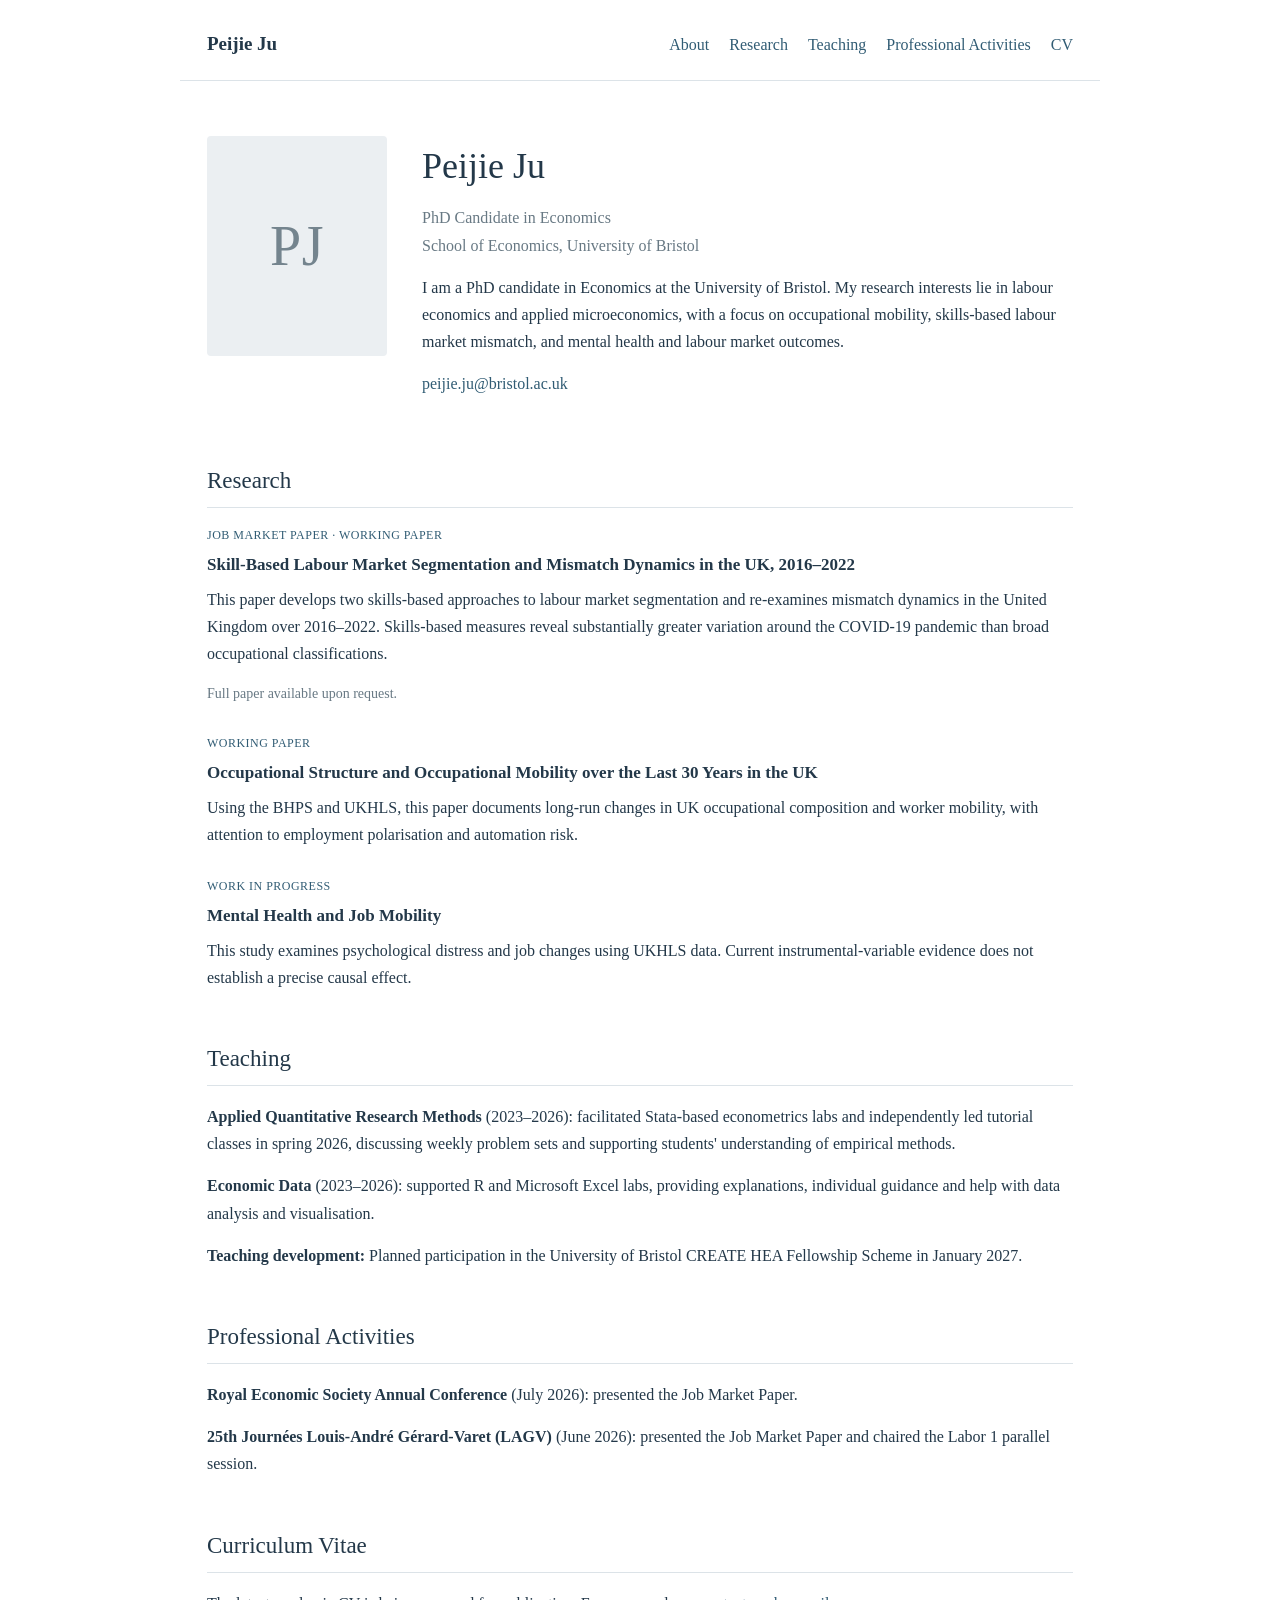
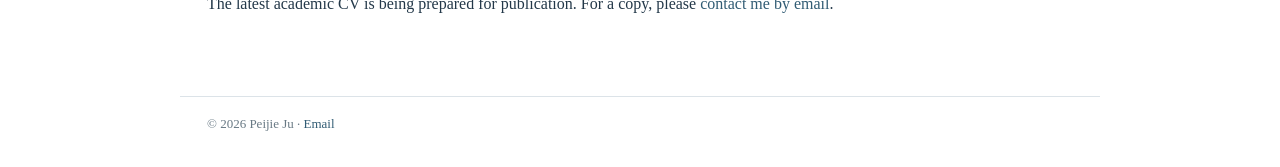
==== index.html @ 39cd36fc "Create initial academic website homepage" ====
<!doctype html>
<html lang="en">
<head>
<meta charset="utf-8"><meta name="viewport" content="width=device-width, initial-scale=1">
<meta name="description" content="Peijie Ju | PhD Candidate in Economics at the University of Bristol. Labour economics, occupational mobility, mismatch and mental health.">
<title>Peijie Ju | Economics</title>
<style>
:root{--ink:#233849;--muted:#687984;--accent:#315c74;--line:#dce3e8}*{box-sizing:border-box}html{scroll-behavior:smooth}body{margin:0;background:#fff;color:var(--ink);font:16px/1.7 Georgia,"Times New Roman",serif}header,main,footer{max-width:920px;margin:0 auto;padding-left:27px;padding-right:27px}header{padding-top:28px;padding-bottom:20px;border-bottom:1px solid var(--line);display:flex;justify-content:space-between;gap:18px;align-items:center}header strong{font-size:19px}nav{display:flex;gap:20px;flex-wrap:wrap}a{color:var(--accent);text-decoration:none}a:hover{text-decoration:underline}main{padding-top:55px;padding-bottom:64px}.intro{display:grid;grid-template-columns:180px 1fr;gap:35px;align-items:start}.portrait{height:220px;width:180px;border-radius:4px;background:#ebeff2;display:flex;align-items:center;justify-content:center;color:#74848e;font-size:56px;letter-spacing:0.01em}h1{font-size:36px;font-weight:normal;margin:0 0 2px}h2{font-weight:normal;font-size:23px;margin:48px 0 17px;padding-bottom:7px;border-bottom:1px solid var(--line)}h3{font-size:17px;line-height:1.45;margin:8px 0}p{margin:7px 0 15px}.muted,.small{color:var(--muted)}.small{font-size:14px}.paper{margin-bottom:27px}.tag{font-size:12px;letter-spacing:.04em;text-transform:uppercase;color:var(--accent)}footer{border-top:1px solid var(--line);padding-top:16px;padding-bottom:32px;font-size:13px;color:var(--muted)}@media(max-width:620px){header{display:block}nav{margin-top:10px;gap:13px}.intro{grid-template-columns:1fr;gap:18px}.portrait{height:165px;width:135px}main{padding-top:32px}h1{font-size:30px}}
</style>
</head>
<body>
<header><strong>Peijie Ju</strong><nav><a href="#about">About</a><a href="#research">Research</a><a href="#teaching">Teaching</a><a href="#activities">Professional Activities</a><a href="#cv">CV</a></nav></header>
<main>
<section class="intro" id="about"><div class="portrait" aria-label="Portrait pending upload">PJ</div><div><h1>Peijie Ju</h1><p class="muted">PhD Candidate in Economics<br>School of Economics, University of Bristol</p><p>I am a PhD candidate in Economics at the University of Bristol. My research interests lie in labour economics and applied microeconomics, with a focus on occupational mobility, skills-based labour market mismatch, and mental health and labour market outcomes.</p><p><a href="mailto:peijie.ju@bristol.ac.uk">peijie.ju@bristol.ac.uk</a></p></div></section>
<section id="research"><h2>Research</h2><article class="paper"><div class="tag">Job Market Paper · Working paper</div><h3>Skill-Based Labour Market Segmentation and Mismatch Dynamics in the UK, 2016–2022</h3><p>This paper develops two skills-based approaches to labour market segmentation and re-examines mismatch dynamics in the United Kingdom over 2016–2022. Skills-based measures reveal substantially greater variation around the COVID-19 pandemic than broad occupational classifications.</p><p class="small">Full paper available upon request.</p></article><article class="paper"><div class="tag">Working paper</div><h3>Occupational Structure and Occupational Mobility over the Last 30 Years in the UK</h3><p>Using the BHPS and UKHLS, this paper documents long-run changes in UK occupational composition and worker mobility, with attention to employment polarisation and automation risk.</p></article><article class="paper"><div class="tag">Work in progress</div><h3>Mental Health and Job Mobility</h3><p>This study examines psychological distress and job changes using UKHLS data. Current instrumental-variable evidence does not establish a precise causal effect.</p></article></section>
<section id="teaching"><h2>Teaching</h2><p><strong>Applied Quantitative Research Methods</strong> (2023–2026): facilitated Stata-based econometrics labs and independently led tutorial classes in spring 2026, discussing weekly problem sets and supporting students' understanding of empirical methods.</p><p><strong>Economic Data</strong> (2023–2026): supported R and Microsoft Excel labs, providing explanations, individual guidance and help with data analysis and visualisation.</p><p><strong>Teaching development:</strong> Planned participation in the University of Bristol CREATE HEA Fellowship Scheme in January 2027.</p></section>
<section id="activities"><h2>Professional Activities</h2><p><strong>Royal Economic Society Annual Conference</strong> (July 2026): presented the Job Market Paper.</p><p><strong>25th Journées Louis-André Gérard-Varet (LAGV)</strong> (June 2026): presented the Job Market Paper and chaired the Labor 1 parallel session.</p></section>
<section id="cv"><h2>Curriculum Vitae</h2><p>The latest academic CV is being prepared for publication. For a copy, please <a href="mailto:peijie.ju@bristol.ac.uk?subject=Academic%20CV%20request">contact me by email</a>.</p></section>
</main><footer>© 2026 Peijie Ju · <a href="mailto:peijie.ju@bristol.ac.uk">Email</a></footer>
</body></html>
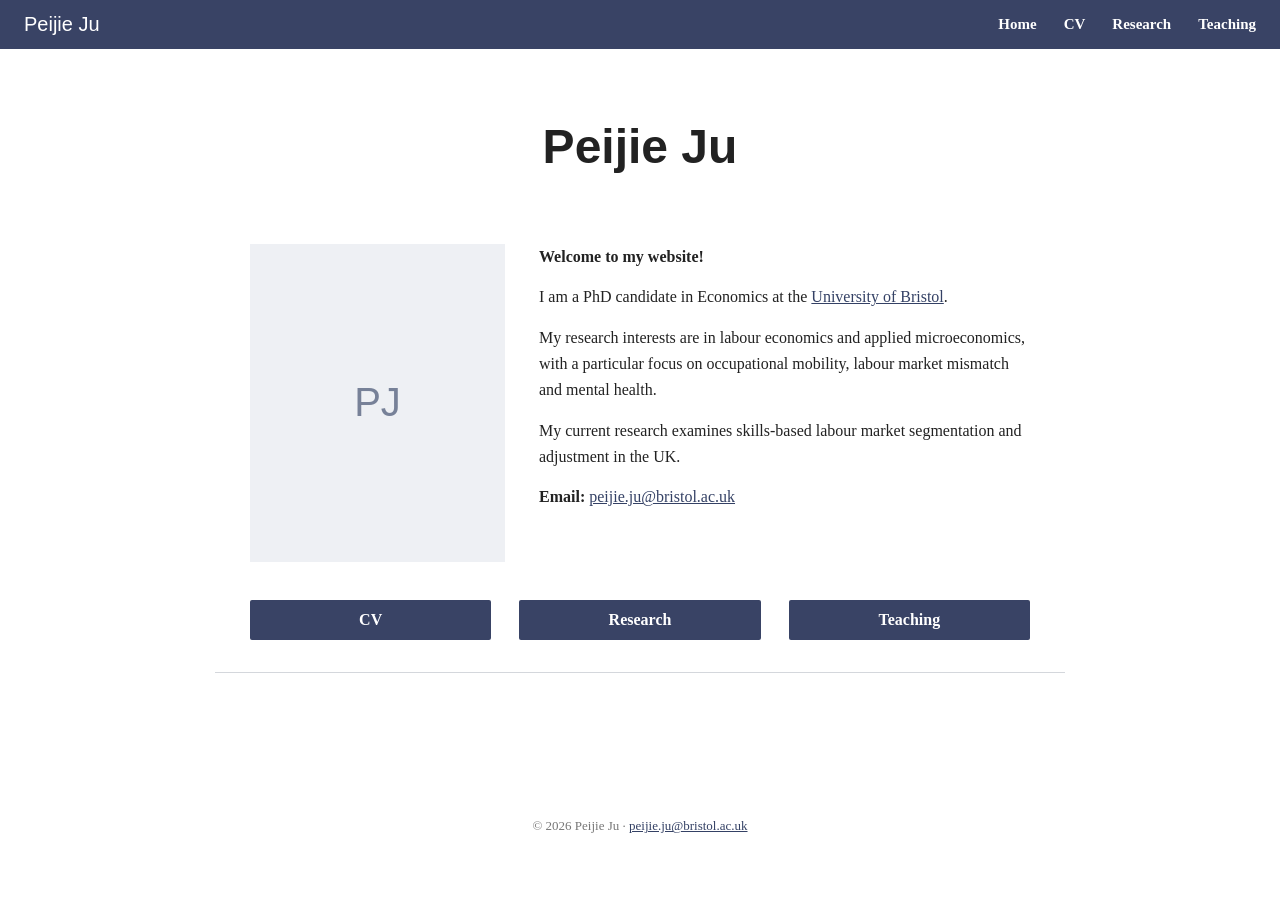
==== commit 74edb76d: "Redesign homepage with minimal portrait introduction and three navigation bars" ====
--- a/index.html
+++ b/index.html
@@ -1,20 +1 @@
-<!doctype html>
-<html lang="en">
-<head>
-<meta charset="utf-8"><meta name="viewport" content="width=device-width, initial-scale=1">
-<meta name="description" content="Peijie Ju | PhD Candidate in Economics at the University of Bristol. Labour economics, occupational mobility, mismatch and mental health.">
-<title>Peijie Ju | Economics</title>
-<style>
-:root{--ink:#233849;--muted:#687984;--accent:#315c74;--line:#dce3e8}*{box-sizing:border-box}html{scroll-behavior:smooth}body{margin:0;background:#fff;color:var(--ink);font:16px/1.7 Georgia,"Times New Roman",serif}header,main,footer{max-width:920px;margin:0 auto;padding-left:27px;padding-right:27px}header{padding-top:28px;padding-bottom:20px;border-bottom:1px solid var(--line);display:flex;justify-content:space-between;gap:18px;align-items:center}header strong{font-size:19px}nav{display:flex;gap:20px;flex-wrap:wrap}a{color:var(--accent);text-decoration:none}a:hover{text-decoration:underline}main{padding-top:55px;padding-bottom:64px}.intro{display:grid;grid-template-columns:180px 1fr;gap:35px;align-items:start}.portrait{height:220px;width:180px;border-radius:4px;background:#ebeff2;display:flex;align-items:center;justify-content:center;color:#74848e;font-size:56px;letter-spacing:0.01em}h1{font-size:36px;font-weight:normal;margin:0 0 2px}h2{font-weight:normal;font-size:23px;margin:48px 0 17px;padding-bottom:7px;border-bottom:1px solid var(--line)}h3{font-size:17px;line-height:1.45;margin:8px 0}p{margin:7px 0 15px}.muted,.small{color:var(--muted)}.small{font-size:14px}.paper{margin-bottom:27px}.tag{font-size:12px;letter-spacing:.04em;text-transform:uppercase;color:var(--accent)}footer{border-top:1px solid var(--line);padding-top:16px;padding-bottom:32px;font-size:13px;color:var(--muted)}@media(max-width:620px){header{display:block}nav{margin-top:10px;gap:13px}.intro{grid-template-columns:1fr;gap:18px}.portrait{height:165px;width:135px}main{padding-top:32px}h1{font-size:30px}}
-</style>
-</head>
-<body>
-<header><strong>Peijie Ju</strong><nav><a href="#about">About</a><a href="#research">Research</a><a href="#teaching">Teaching</a><a href="#activities">Professional Activities</a><a href="#cv">CV</a></nav></header>
-<main>
-<section class="intro" id="about"><div class="portrait" aria-label="Portrait pending upload">PJ</div><div><h1>Peijie Ju</h1><p class="muted">PhD Candidate in Economics<br>School of Economics, University of Bristol</p><p>I am a PhD candidate in Economics at the University of Bristol. My research interests lie in labour economics and applied microeconomics, with a focus on occupational mobility, skills-based labour market mismatch, and mental health and labour market outcomes.</p><p><a href="mailto:peijie.ju@bristol.ac.uk">peijie.ju@bristol.ac.uk</a></p></div></section>
-<section id="research"><h2>Research</h2><article class="paper"><div class="tag">Job Market Paper · Working paper</div><h3>Skill-Based Labour Market Segmentation and Mismatch Dynamics in the UK, 2016–2022</h3><p>This paper develops two skills-based approaches to labour market segmentation and re-examines mismatch dynamics in the United Kingdom over 2016–2022. Skills-based measures reveal substantially greater variation around the COVID-19 pandemic than broad occupational classifications.</p><p class="small">Full paper available upon request.</p></article><article class="paper"><div class="tag">Working paper</div><h3>Occupational Structure and Occupational Mobility over the Last 30 Years in the UK</h3><p>Using the BHPS and UKHLS, this paper documents long-run changes in UK occupational composition and worker mobility, with attention to employment polarisation and automation risk.</p></article><article class="paper"><div class="tag">Work in progress</div><h3>Mental Health and Job Mobility</h3><p>This study examines psychological distress and job changes using UKHLS data. Current instrumental-variable evidence does not establish a precise causal effect.</p></article></section>
-<section id="teaching"><h2>Teaching</h2><p><strong>Applied Quantitative Research Methods</strong> (2023–2026): facilitated Stata-based econometrics labs and independently led tutorial classes in spring 2026, discussing weekly problem sets and supporting students' understanding of empirical methods.</p><p><strong>Economic Data</strong> (2023–2026): supported R and Microsoft Excel labs, providing explanations, individual guidance and help with data analysis and visualisation.</p><p><strong>Teaching development:</strong> Planned participation in the University of Bristol CREATE HEA Fellowship Scheme in January 2027.</p></section>
-<section id="activities"><h2>Professional Activities</h2><p><strong>Royal Economic Society Annual Conference</strong> (July 2026): presented the Job Market Paper.</p><p><strong>25th Journées Louis-André Gérard-Varet (LAGV)</strong> (June 2026): presented the Job Market Paper and chaired the Labor 1 parallel session.</p></section>
-<section id="cv"><h2>Curriculum Vitae</h2><p>The latest academic CV is being prepared for publication. For a copy, please <a href="mailto:peijie.ju@bristol.ac.uk?subject=Academic%20CV%20request">contact me by email</a>.</p></section>
-</main><footer>© 2026 Peijie Ju · <a href="mailto:peijie.ju@bristol.ac.uk">Email</a></footer>
-</body></html>+<!DOCTYPE html><html lang="en"><head><meta charset="utf-8"><meta name="viewport" content="width=device-width,initial-scale=1"><meta name="description" content="Peijie Ju, PhD candidate in Economics at the University of Bristol"><title>Home | Peijie Ju</title><link rel="stylesheet" href="style.css"></head><body><header><div class="brand">Peijie Ju</div><nav><a href="index.html">Home</a><a href="cv.html">CV</a><a href="research.html">Research</a><a href="teaching.html">Teaching</a></nav></header><main><h1>Peijie Ju</h1><section class="intro"><div class="placeholder" aria-label="Portrait pending publication">PJ</div><div><p><strong>Welcome to my website!</strong></p><p>I am a PhD candidate in Economics at the <a href="https://www.bristol.ac.uk/economics/">University of Bristol</a>.</p><p>My research interests are in labour economics and applied microeconomics, with a particular focus on occupational mobility, labour market mismatch and mental health.</p><p>My current research examines skills-based labour market segmentation and adjustment in the UK.</p><p><strong>Email:</strong> <a href="mailto:peijie.ju@bristol.ac.uk">peijie.ju@bristol.ac.uk</a></p></div></section><div class="bars"><a href="cv.html">CV</a><a href="research.html">Research</a><a href="teaching.html">Teaching</a></div><div class="line"></div></main><footer>© 2026 Peijie Ju · <a href="mailto:peijie.ju@bristol.ac.uk">peijie.ju@bristol.ac.uk</a></footer></body></html>
--- a/style.css
+++ b/style.css
@@ -0,0 +1 @@
+:root{--navy:#394365;--ink:#222;--line:#d4d7dc}*{box-sizing:border-box}body{margin:0;color:var(--ink);background:#fff;font:16px/1.65 Georgia,"Times New Roman",serif}header{background:var(--navy);color:white;padding:12px 24px;display:flex;justify-content:space-between;align-items:center;gap:25px}header .brand{font:20px Arial,sans-serif}nav{display:flex;gap:27px;flex-wrap:wrap}nav a{color:#fff;text-decoration:none;font-weight:bold;font-size:15px}nav a:hover{text-decoration:underline}main{max-width:930px;padding:70px 25px 90px;margin:auto}h1{font:700 48px Arial,sans-serif;text-align:center;margin:0 0 70px}h2{font:600 23px Arial,sans-serif;color:var(--navy);margin:35px 0 13px}h3{font-size:18px;margin-bottom:4px}.intro{display:grid;grid-template-columns:255px 1fr;gap:34px;align-items:start;max-width:780px;margin:auto}.headshot{width:255px;height:318px;object-fit:cover;object-position:center top;background:#f4f4f4}.placeholder{width:255px;height:318px;background:#eef0f4;color:#778198;display:grid;place-items:center;font:40px Arial}.intro p{margin:0 0 14px}a{color:#344165}.bars{display:grid;grid-template-columns:repeat(3,1fr);gap:28px;max-width:780px;margin:38px auto 0}.bars a{background:var(--navy);border-radius:2px;color:white;text-align:center;text-decoration:none;padding:7px 15px;font-weight:bold}.bars a:hover{background:#252f50}.line{border-top:1px solid var(--line);margin:32px auto;max-width:850px}.content{max-width:790px;margin:auto}.paper{margin-bottom:28px}.meta{color:#69727b;font-size:14px}.back{font-size:14px}footer{text-align:center;color:#777;font-size:13px;margin:20px auto 45px}@media(max-width:650px){header{display:block}nav{margin-top:10px;gap:17px}main{padding-top:38px}h1{font-size:38px;margin-bottom:37px}.intro{grid-template-columns:1fr;gap:20px}.headshot,.placeholder{width:180px;height:225px}.bars{gap:9px}.bars a{padding:9px 3px}}
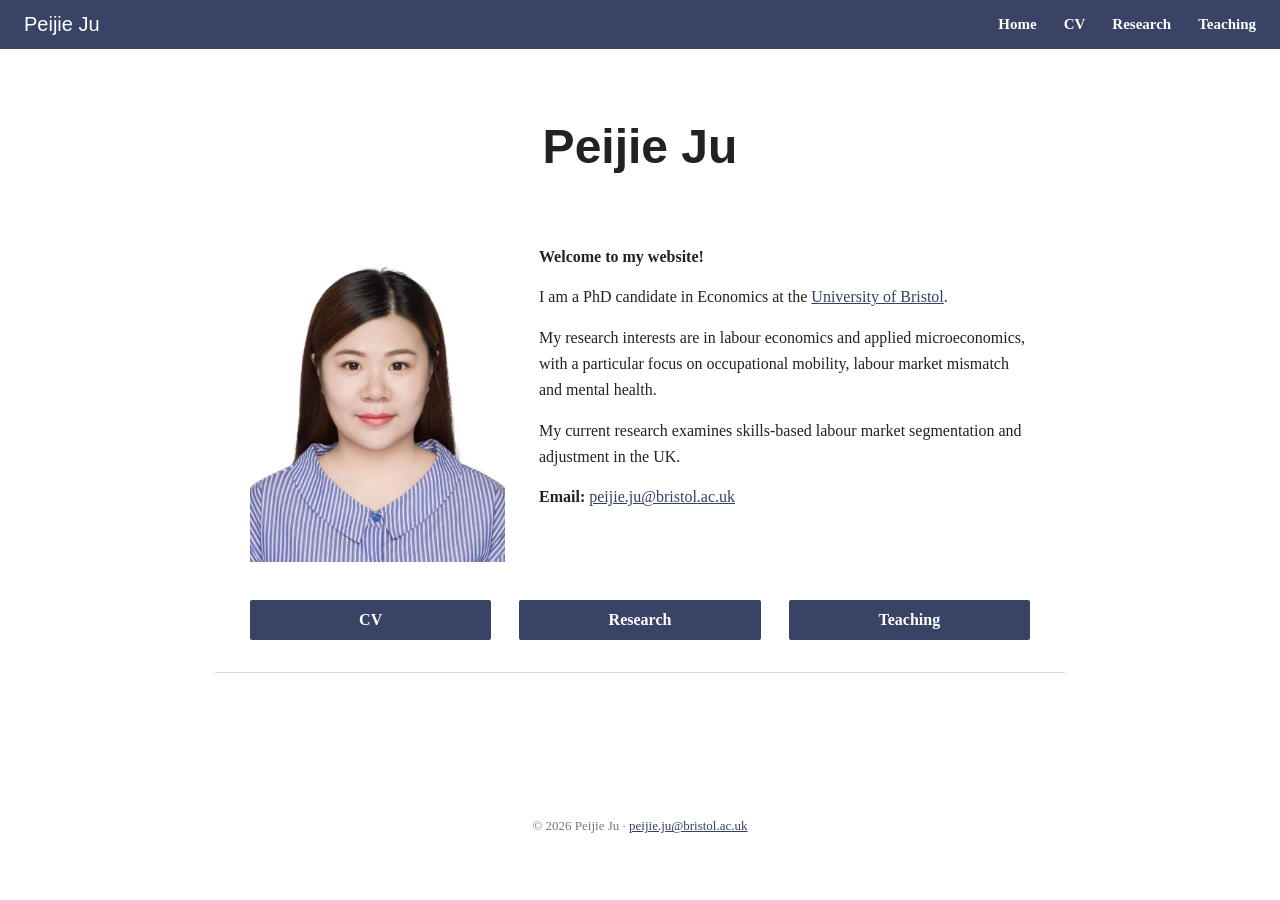
==== commit ef933d59: "Display uploaded portrait on homepage" ====
--- a/index.html
+++ b/index.html
@@ -1 +1 @@
-<!DOCTYPE html><html lang="en"><head><meta charset="utf-8"><meta name="viewport" content="width=device-width,initial-scale=1"><meta name="description" content="Peijie Ju, PhD candidate in Economics at the University of Bristol"><title>Home | Peijie Ju</title><link rel="stylesheet" href="style.css"></head><body><header><div class="brand">Peijie Ju</div><nav><a href="index.html">Home</a><a href="cv.html">CV</a><a href="research.html">Research</a><a href="teaching.html">Teaching</a></nav></header><main><h1>Peijie Ju</h1><section class="intro"><div class="placeholder" aria-label="Portrait pending publication">PJ</div><div><p><strong>Welcome to my website!</strong></p><p>I am a PhD candidate in Economics at the <a href="https://www.bristol.ac.uk/economics/">University of Bristol</a>.</p><p>My research interests are in labour economics and applied microeconomics, with a particular focus on occupational mobility, labour market mismatch and mental health.</p><p>My current research examines skills-based labour market segmentation and adjustment in the UK.</p><p><strong>Email:</strong> <a href="mailto:peijie.ju@bristol.ac.uk">peijie.ju@bristol.ac.uk</a></p></div></section><div class="bars"><a href="cv.html">CV</a><a href="research.html">Research</a><a href="teaching.html">Teaching</a></div><div class="line"></div></main><footer>© 2026 Peijie Ju · <a href="mailto:peijie.ju@bristol.ac.uk">peijie.ju@bristol.ac.uk</a></footer></body></html>+<!DOCTYPE html><html lang="en"><head><meta charset="utf-8"><meta name="viewport" content="width=device-width,initial-scale=1"><meta name="description" content="Peijie Ju, PhD candidate in Economics at the University of Bristol"><title>Home | Peijie Ju</title><link rel="stylesheet" href="style.css"></head><body><header><div class="brand">Peijie Ju</div><nav><a href="index.html">Home</a><a href="cv.html">CV</a><a href="research.html">Research</a><a href="teaching.html">Teaching</a></nav></header><main><h1>Peijie Ju</h1><section class="intro"><img class="headshot" src="portrait.jpg" alt="Portrait of Peijie Ju" width="255" height="318"><div><p><strong>Welcome to my website!</strong></p><p>I am a PhD candidate in Economics at the <a href="https://www.bristol.ac.uk/economics/">University of Bristol</a>.</p><p>My research interests are in labour economics and applied microeconomics, with a particular focus on occupational mobility, labour market mismatch and mental health.</p><p>My current research examines skills-based labour market segmentation and adjustment in the UK.</p><p><strong>Email:</strong> <a href="mailto:peijie.ju@bristol.ac.uk">peijie.ju@bristol.ac.uk</a></p></div></section><div class="bars"><a href="cv.html">CV</a><a href="research.html">Research</a><a href="teaching.html">Teaching</a></div><div class="line"></div></main><footer>© 2026 Peijie Ju · <a href="mailto:peijie.ju@bristol.ac.uk">peijie.ju@bristol.ac.uk</a></footer></body></html>
